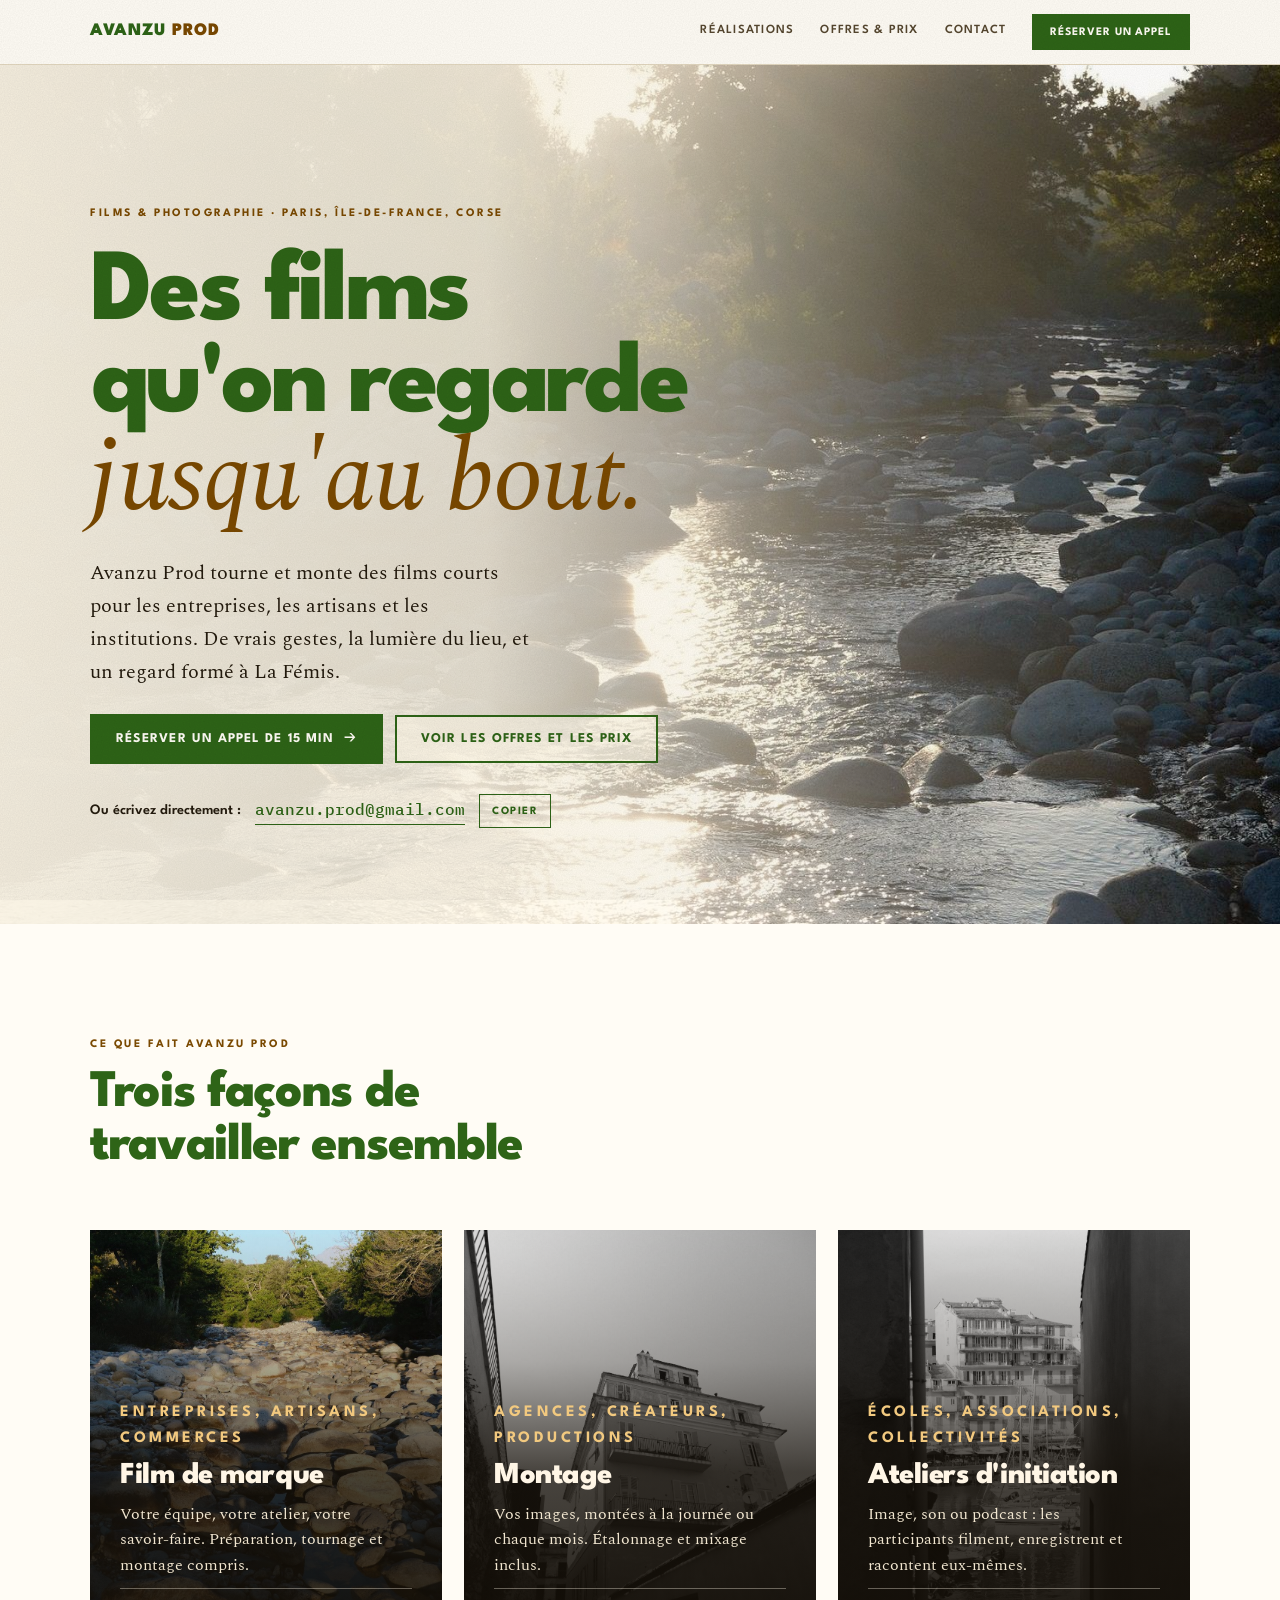
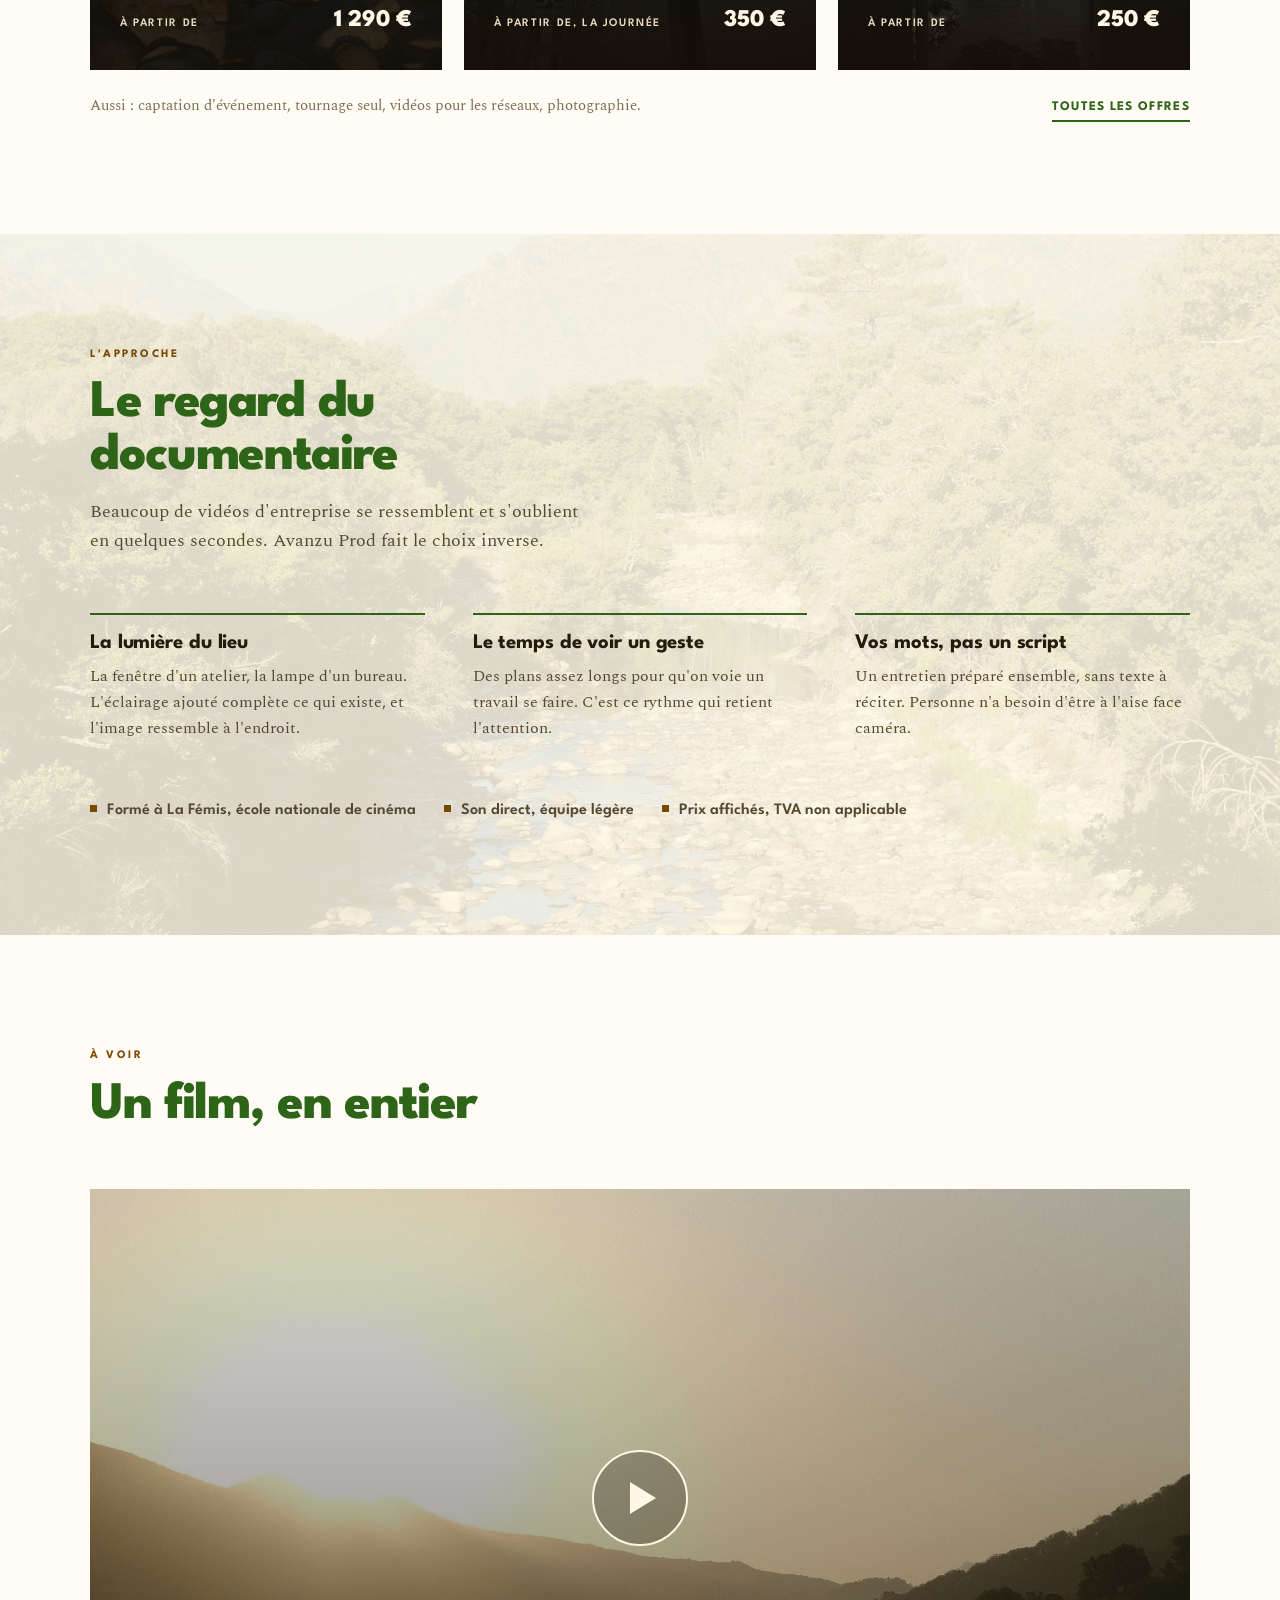
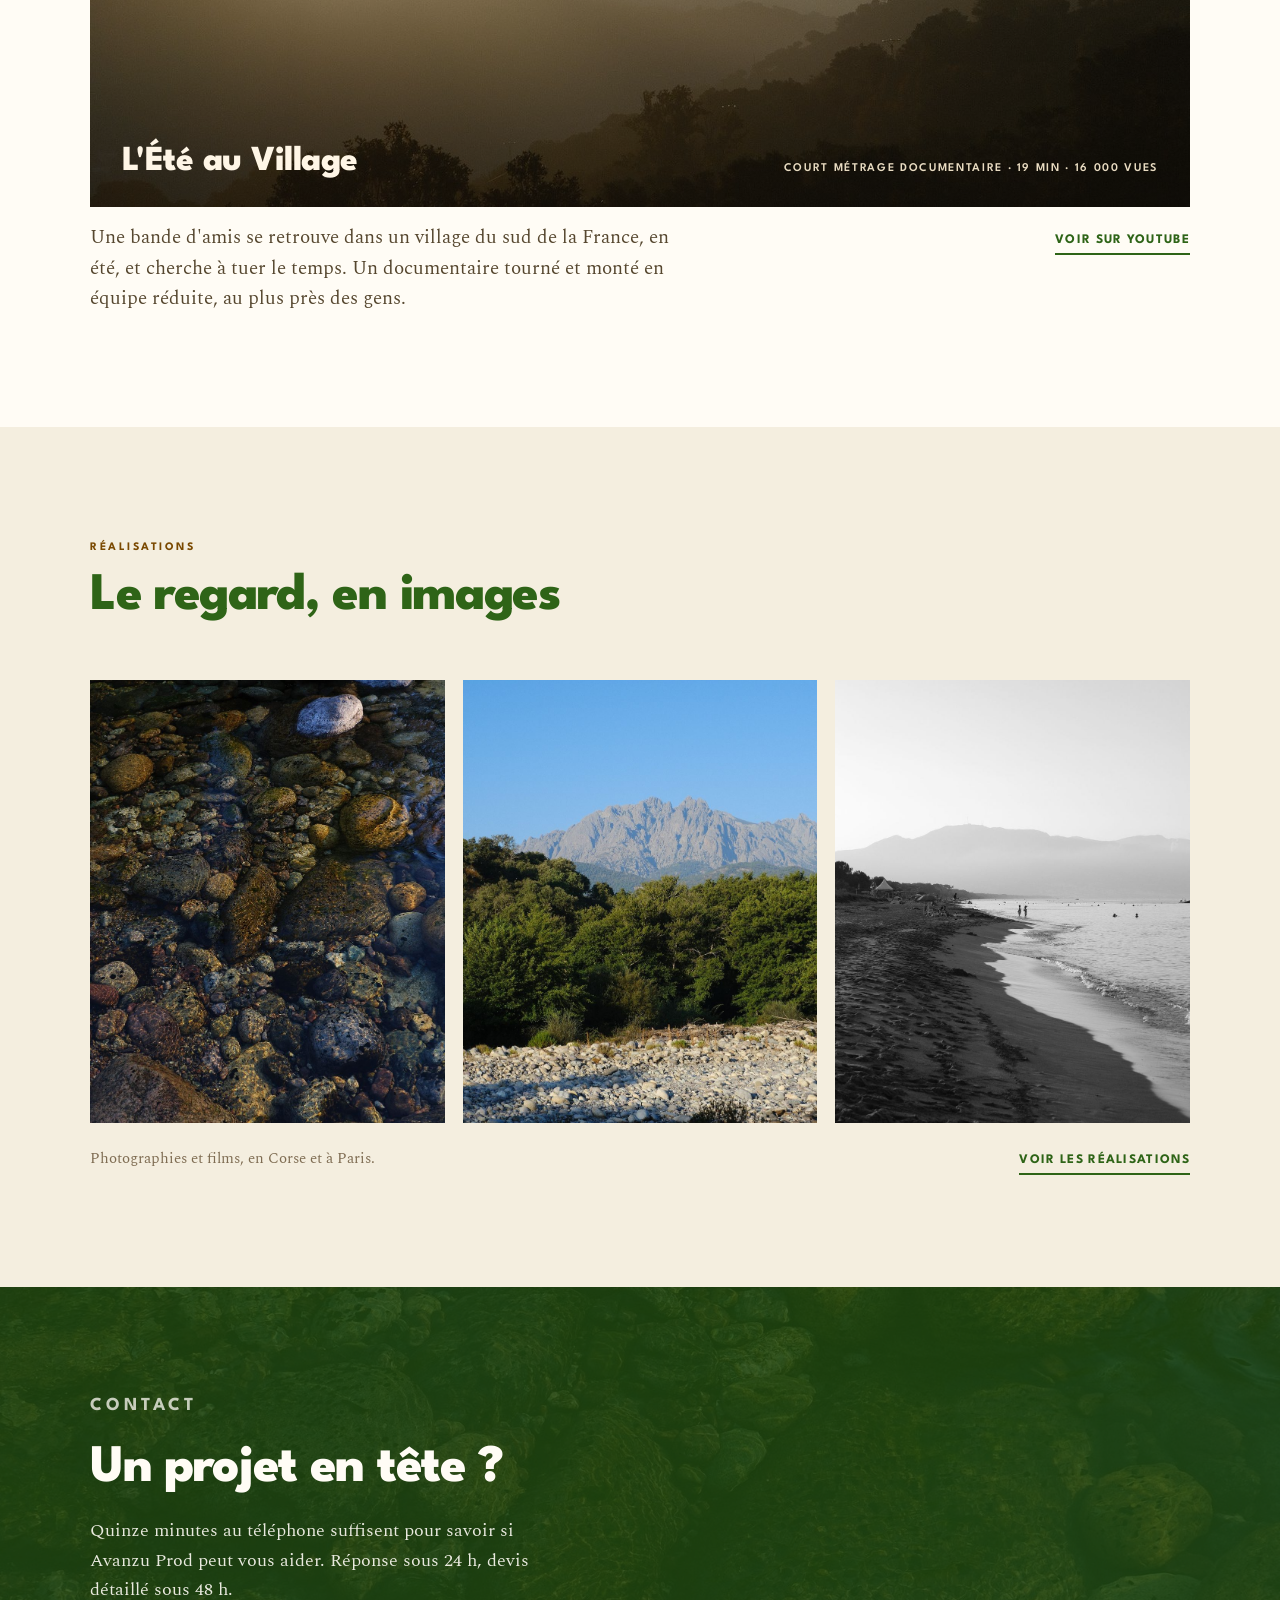
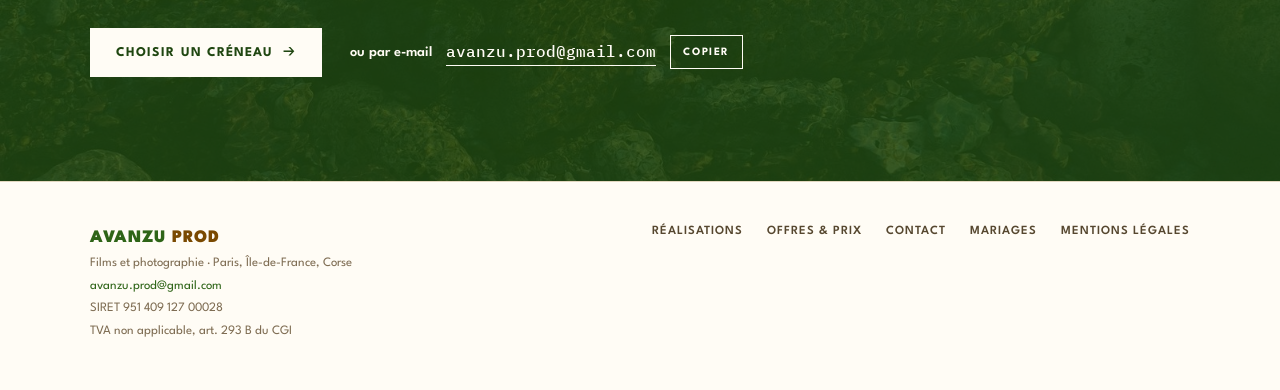
==== index.html @ fe816b9b "Mise en ligne du site Avanzu Prod Co-Authored-By: Claude Opus 5.5 <noreply@anthropic.com> Claude-Ses" ====
<!doctype html>
<html lang="fr">
<head>
<meta charset="utf-8">
<meta name="viewport" content="width=device-width,initial-scale=1,viewport-fit=cover">
<title>Avanzu Prod — Films et photographie · Paris, Île-de-France, Corse</title>
<meta name="description" content="Avanzu Prod tourne et monte des films courts pour les entreprises, les artisans et les institutions, à Paris, en Île-de-France et en Corse. Prix affichés, réponse sous 24 h.">
<link rel="canonical" href="https://avanzuprod.fr/">
<meta property="og:type" content="website">
<meta property="og:locale" content="fr_FR">
<meta property="og:site_name" content="Avanzu Prod">
<meta property="og:title" content="Avanzu Prod — Films et photographie · Paris, Île-de-France, Corse">
<meta property="og:description" content="Avanzu Prod tourne et monte des films courts pour les entreprises, les artisans et les institutions, à Paris, en Île-de-France et en Corse. Prix affichés, réponse sous 24 h.">
<meta property="og:url" content="https://avanzuprod.fr/">
<meta property="og:image" content="https://avanzuprod.fr/img/og-image.jpg">
<meta name="theme-color" content="#F9D9A6">
<link rel="icon" href="data:image/svg+xml,%3Csvg xmlns='http://www.w3.org/2000/svg' viewBox='0 0 64 64'%3E%3Crect width='64' height='64' fill='%23F9D9A6'/%3E%3Ctext x='32' y='47' font-family='Arial,sans-serif' font-weight='900' font-size='42' text-anchor='middle' fill='%232E6417'%3EA%3C/text%3E%3C/svg%3E">
<link rel="preconnect" href="https://fonts.googleapis.com">
<link rel="preconnect" href="https://fonts.gstatic.com" crossorigin>
<link rel="stylesheet" href="https://fonts.googleapis.com/css2?family=League+Spartan:wght@500;600;700;800;900&family=Spectral:ital,wght@0,400;0,500;1,400&family=IBM+Plex+Mono:wght@500&display=swap">
<link rel="stylesheet" href="style.css">
</head>
<body>
<header class="top">
  <div class="w">
    <a class="logo" href="index.html">AVANZU<span>&nbsp;PROD</span></a>
    <button class="menu-btn" id="menu-btn" type="button" aria-expanded="false" aria-controls="nav">Menu</button>
    <nav class="nav" id="nav" aria-label="Navigation principale">
      <a href="realisations.html">Réalisations</a><a href="offres.html">Offres & prix</a><a href="contact.html">Contact</a>
      <a class="btn" href="https://cal.com/avanzu-prod" target="_blank" rel="noopener">Réserver un appel</a>
    </nav>
  </div>
</header>

<main>
<div class="hero photo-bg">
  <img class="bg" src="img/fond-riviere.jpg" alt="Rivière de montagne à contre-jour, entre les rochers" fetchpriority="high" decoding="async" width="1600" height="1000">
  <div class="w">
    <p class="eyebrow">Films &amp; photographie · Paris, Île-de-France, Corse</p>
    <h1>Des films qu'on regarde <em>jusqu'au bout.</em></h1>
    <p class="sub">Avanzu Prod tourne et monte des films courts pour les entreprises, les artisans et les institutions. De vrais gestes, la lumière du lieu, et un regard formé à La Fémis.</p>
    <div class="acts">
      <a class="btn" href="https://cal.com/avanzu-prod" target="_blank" rel="noopener">Réserver un appel de 15 min <span class="ar">→</span></a>
      <a class="btn line" href="offres.html">Voir les offres et les prix</a>
    </div>
    <div class="mail"><span class="lab">Ou écrivez directement :</span><a class="addr" href="mailto:avanzu.prod@gmail.com">avanzu.prod@gmail.com</a><button class="copy" type="button">Copier</button></div>
  </div>
</div>

<section class="sec">
  <div class="w">
    <div class="head">
      <p class="eyebrow">Ce que fait Avanzu Prod</p>
      <h2>Trois façons de travailler ensemble</h2>
    </div>
    <div class="tiles">
      <a class="tile" href="offres.html#film">
        <img src="img/rush-0417-4.jpg" alt="Galets au soleil dans un lit de rivière" loading="lazy" decoding="async" width="933" height="1400">
        <p class="eyebrow">Entreprises, artisans, commerces</p>
        <h3>Film de marque</h3>
        <p>Votre équipe, votre atelier, votre savoir-faire. Préparation, tournage et montage compris.</p>
        <span class="from"><span>À partir de</span><b>1 290 €</b></span>
      </a>
      <a class="tile" href="offres.html#montage">
        <img src="img/rush-0522.jpg" alt="Façade ancienne en contre-plongée, noir et blanc" loading="lazy" decoding="async" width="933" height="1400">
        <p class="eyebrow">Agences, créateurs, productions</p>
        <h3>Montage</h3>
        <p>Vos images, montées à la journée ou chaque mois. Étalonnage et mixage inclus.</p>
        <span class="from"><span>À partir de, la journée</span><b>350 €</b></span>
      </a>
      <a class="tile" href="offres.html#ateliers">
        <img src="img/rush-0524-3.jpg" alt="Port vu depuis une ruelle, noir et blanc" loading="lazy" decoding="async" width="933" height="1400">
        <p class="eyebrow">Écoles, associations, collectivités</p>
        <h3>Ateliers d'initiation</h3>
        <p>Image, son ou podcast : les participants filment, enregistrent et racontent eux-mêmes.</p>
        <span class="from"><span>À partir de</span><b>250 €</b></span>
      </a>
    </div>
    <div class="row-end"><p class="fine">Aussi : captation d'événement, tournage seul, vidéos pour les réseaux, photographie.</p><a class="link" href="offres.html">Toutes les offres</a></div>
  </div>
</section>

<section class="sec veiled photo-bg">
  <img class="bg" src="img/fond-vallee.jpg" alt="" loading="lazy" decoding="async" width="1600" height="1000">
  <div class="w">
    <div class="head">
      <p class="eyebrow">L'approche</p>
      <h2>Le regard du documentaire</h2>
      <p class="lede">Beaucoup de vidéos d'entreprise se ressemblent et s'oublient en quelques secondes. Avanzu Prod fait le choix inverse.</p>
    </div>
    <div class="princ">
      <div><h3>La lumière du lieu</h3><p>La fenêtre d'un atelier, la lampe d'un bureau. L'éclairage ajouté complète ce qui existe, et l'image ressemble à l'endroit.</p></div>
      <div><h3>Le temps de voir un geste</h3><p>Des plans assez longs pour qu'on voie un travail se faire. C'est ce rythme qui retient l'attention.</p></div>
      <div><h3>Vos mots, pas un script</h3><p>Un entretien préparé ensemble, sans texte à réciter. Personne n'a besoin d'être à l'aise face caméra.</p></div>
    </div>
    <p class="fact"><span>Formé à La Fémis, école nationale de cinéma</span><span>Son direct, équipe légère</span><span>Prix affichés, TVA non applicable</span></p>
  </div>
</section>

<section class="sec">
  <div class="w">
    <div class="head">
      <p class="eyebrow">À voir</p>
      <h2>Un film, en entier</h2>
    </div>
    <a class="film" href="https://www.youtube.com/watch?v=5bgRZIS1aNk" target="_blank" rel="noopener" data-yt="5bgRZIS1aNk" aria-label="Regarder L'Été au Village sur YouTube">
      <img src="img/affiche-film.jpg" alt="" loading="lazy" decoding="async" width="1600" height="900">
      <span class="play" aria-hidden="true"></span>
      <span class="t"><b>L'Été au Village</b><span>Court métrage documentaire · 19 min · 16 000 vues</span></span>
    </a>
    <div class="film-note"><p>Une bande d'amis se retrouve dans un village du sud de la France, en été, et cherche à tuer le temps. Un documentaire tourné et monté en équipe réduite, au plus près des gens.</p><a class="link" href="https://www.youtube.com/watch?v=5bgRZIS1aNk" target="_blank" rel="noopener">Voir sur YouTube</a></div>
  </div>
</section>

<section class="sec sand">
  <div class="w">
    <div class="head">
      <p class="eyebrow">Réalisations</p>
      <h2>Le regard, en images</h2>
    </div>
    <div class="grid-img">
      <img src="img/rush-0407-3.jpg" alt="Galets dans l'eau claire d'une rivière" loading="lazy" decoding="async" width="933" height="1400">
      <img src="img/rush-0459.jpg" alt="Crête de montagne au-dessus de la forêt" loading="lazy" decoding="async" width="933" height="1400">
      <img src="img/rush-0047-3.jpg" alt="Plage en noir et blanc au pied des montagnes" loading="lazy" decoding="async" width="933" height="1400">
    </div>
    <div class="row-end"><p class="fine">Photographies et films, en Corse et à Paris.</p><a class="link" href="realisations.html">Voir les réalisations</a></div>
  </div>
</section>
<section class="call photo-bg">
  <img class="bg" src="img/fond-galets.jpg" alt="" loading="lazy" decoding="async" width="1600" height="1000">
  <div class="w">
    <p class="eyebrow">Contact</p>
    <h2>Un projet en tête ?</h2>
    <p>Quinze minutes au téléphone suffisent pour savoir si Avanzu Prod peut vous aider. Réponse sous 24 h, devis détaillé sous 48 h.</p>
    <div class="two-ways">
      <a class="btn" href="https://cal.com/avanzu-prod" target="_blank" rel="noopener">Choisir un créneau <span class="ar">→</span></a>
      <div class="mail"><span class="lab">ou par e-mail</span><a class="addr" href="mailto:avanzu.prod@gmail.com">avanzu.prod@gmail.com</a><button class="copy" type="button">Copier</button></div>
    </div>
  </div>
</section>
</main>
<footer>
  <div class="w">
    <div>
      <a class="logo" href="index.html">AVANZU<span>&nbsp;PROD</span></a>
      <p>Films et photographie · Paris, Île-de-France, Corse<br><a href="mailto:avanzu.prod@gmail.com">avanzu.prod@gmail.com</a><br>SIRET 951 409 127 00028<br>TVA non applicable, art. 293 B du CGI</p>
    </div>
    <nav aria-label="Liens secondaires">
      <a href="realisations.html">Réalisations</a>
      <a href="offres.html">Offres &amp; prix</a>
      <a href="contact.html">Contact</a>
      <a href="mariages.html">Mariages</a>
      <a href="mentions-legales.html">Mentions légales</a>
    </nav>
  </div>
</footer>
<div class="stick"><a class="btn" href="https://cal.com/avanzu-prod" target="_blank" rel="noopener">Réserver un appel de 15 min</a></div>
<script>window.AVZ_EMBED=true;</script>
<script>
(function(){
  var b=document.getElementById('menu-btn'),n=document.getElementById('nav');
  if(b&&n){b.addEventListener('click',function(){var o=n.classList.toggle('open');b.setAttribute('aria-expanded',o?'true':'false');b.textContent=o?'Fermer':'Menu';});}
  if(window.AVZ_EMBED){document.querySelectorAll('[data-yt]').forEach(function(a){a.addEventListener('click',function(e){e.preventDefault();var f=document.createElement('iframe');f.className='film-frame';f.src='https://www.youtube-nocookie.com/embed/'+a.getAttribute('data-yt')+'?autoplay=1&rel=0';f.title="L'Été au Village";f.allow='autoplay; encrypted-media; picture-in-picture; fullscreen';f.allowFullscreen=true;a.replaceWith(f);});});}
  document.querySelectorAll('.copy').forEach(function(c){c.addEventListener('click',function(){
    var el=c.parentNode.querySelector('.addr'),t=el.textContent;
    function sel(){var r=document.createRange();r.selectNodeContents(el);var s=getSelection();s.removeAllRanges();s.addRange(r);}
    try{navigator.clipboard.writeText(t).then(function(){c.textContent='Copié';setTimeout(function(){c.textContent='Copier';},1800);},sel);}catch(e){sel();}
  });});
})();
</script>
</body>
</html>
---- style.css ----
/* Avanzu Prod — terre et matière */
:root{
  color-scheme:light;
  --paper:#FFFCF5;
  --cream:#F9D9A6;
  --sand:#F4EEDF;
  --sage:#EAF1EC;
  --green:#2E6417;
  --green-deep:#1F4610;
  --brown:#7A4900;
  --ink:#241B0E;
  --ink-2:#56472F;
  --ink-3:#7E6C52;
  --rule:#E2D7BF;
  --on-green:#FFFCF5;
  --band:#241B0E;
  --band-ink:#F2E3C4;
  --grain:.07;
  --veil:255,248,232;
  --veil-ink:#241B0E;
  --f-display:"League Spartan","Helvetica Neue",Arial,sans-serif;
  --f-body:"Spectral",Georgia,"Times New Roman",serif;
  --f-mono:"IBM Plex Mono",ui-monospace,Menlo,monospace;
  --gut:clamp(16px,4vw,40px);
  --max:1180px;
}
@media (prefers-color-scheme:dark){
  :root:not([data-theme="light"]){
    color-scheme:dark;
    --paper:#16120B;--cream:#2A2113;--sand:#1F1910;--sage:#161D14;
    --green:#9BC97A;--green-deep:#B8DC9F;--brown:#D9A864;
    --ink:#F2E9D8;--ink-2:#CDBFA6;--ink-3:#9C8D73;--rule:#352C1E;
    --on-green:#16120B;--band:#0E0B07;--band-ink:#E6D3AE;--grain:.05;--veil:22,18,11;--veil-ink:#F2E9D8;
  }
}
:root[data-theme="dark"]{
  color-scheme:dark;
  --paper:#16120B;--cream:#2A2113;--sand:#1F1910;--sage:#161D14;
  --green:#9BC97A;--green-deep:#B8DC9F;--brown:#D9A864;
  --ink:#F2E9D8;--ink-2:#CDBFA6;--ink-3:#9C8D73;--rule:#352C1E;
  --on-green:#16120B;--band:#0E0B07;--band-ink:#E6D3AE;--grain:.05;--veil:22,18,11;--veil-ink:#F2E9D8;
}

*{box-sizing:border-box}
html{scroll-behavior:smooth}
@media (prefers-reduced-motion:reduce){html{scroll-behavior:auto}}
body{margin:0;background:var(--paper);color:var(--ink);font-family:var(--f-body);font-size:19px;line-height:1.6;-webkit-font-smoothing:antialiased;overflow-x:hidden}
/* grain de pellicule */
body::after{content:"";position:fixed;inset:0;pointer-events:none;z-index:100;opacity:var(--grain);
  background-image:url("data:image/svg+xml,%3Csvg xmlns='http://www.w3.org/2000/svg' width='160' height='160'%3E%3Cfilter id='n'%3E%3CfeTurbulence type='fractalNoise' baseFrequency='.85' numOctaves='2' stitchTiles='stitch'/%3E%3CfeColorMatrix values='0 0 0 0 0 0 0 0 0 0 0 0 0 0 0 0 0 0 .9 0'/%3E%3C/filter%3E%3Crect width='160' height='160' filter='url(%23n)'/%3E%3C/svg%3E")}
img{max-width:100%;height:auto;display:block}
a{color:var(--green);text-underline-offset:3px}
p{margin:0}
h1,h2,h3{font-family:var(--f-display);margin:0;text-wrap:balance;line-height:1}
:focus-visible{outline:2px solid var(--brown);outline-offset:3px}
.w{max-width:var(--max);margin:0 auto;padding-inline:var(--gut)}

.eyebrow{font-family:var(--f-display);font-size:.72rem;font-weight:700;letter-spacing:.22em;text-transform:uppercase;color:var(--brown)}
.rush{font-family:var(--f-mono);font-size:.7rem;letter-spacing:.06em;color:var(--ink-3);text-transform:uppercase}
.lede{font-size:1.15rem;color:var(--ink-2);max-width:56ch}

/* boutons */
.btn{display:inline-flex;align-items:center;gap:10px;font-family:var(--f-display);font-weight:700;font-size:.84rem;letter-spacing:.08em;text-transform:uppercase;text-decoration:none;padding:16px 24px 14px;border:2px solid var(--green);background:var(--green);color:var(--on-green);line-height:1;transition:background .15s,border-color .15s}
.btn:hover{background:var(--green-deep);border-color:var(--green-deep)}
.btn.line{background:transparent;color:var(--green)}
.btn.line:hover{background:var(--sage)}
.btn .ar{font-family:var(--f-body);font-size:1.15rem;text-transform:none;margin-top:-3px}
.link{font-family:var(--f-display);font-weight:700;font-size:.82rem;letter-spacing:.1em;text-transform:uppercase;text-decoration:none;border-bottom:2px solid currentColor;padding-bottom:2px}

/* en-tête */
.top{position:sticky;top:env(safe-area-inset-top,0px);z-index:50;background:var(--paper);border-bottom:1px solid var(--rule)}
.top .w{display:flex;align-items:center;justify-content:space-between;gap:20px;padding-block:14px}
.logo{font-family:var(--f-display);font-weight:900;font-size:1.1rem;letter-spacing:.05em;color:var(--green);text-decoration:none;white-space:nowrap;line-height:1}
.logo span{color:var(--brown)}
.nav{display:flex;align-items:center;gap:26px;font-family:var(--f-display);font-weight:600;font-size:.78rem;letter-spacing:.1em;text-transform:uppercase}
.nav a{color:var(--ink-2);text-decoration:none;padding-block:4px;border-bottom:2px solid transparent}
.nav a:hover{color:var(--green)}
.nav a[aria-current="page"]{color:var(--green);border-bottom-color:var(--green)}
.nav .btn{padding:11px 16px 9px;font-size:.72rem;color:var(--on-green);border-bottom:2px solid var(--green)}
.menu-btn{display:none;font:inherit;font-family:var(--f-display);font-weight:700;font-size:.78rem;letter-spacing:.12em;text-transform:uppercase;background:none;border:1px solid var(--rule);color:var(--ink);padding:9px 12px 7px;cursor:pointer}
@media (max-width:780px){
  .menu-btn{display:block}
  .nav{display:none;position:absolute;left:0;right:0;top:100%;background:var(--paper);border-bottom:1px solid var(--rule);flex-direction:column;align-items:stretch;gap:0;padding:8px var(--gut) 18px}
  .nav.open{display:flex}
  .nav a{padding:14px 0;border-bottom:1px solid var(--rule)}
  .nav a[aria-current="page"]{border-bottom-color:var(--rule)}
  .nav .btn{margin-top:14px;justify-content:center;padding:15px}
}

/* sections */
.sec{padding-block:clamp(64px,9vw,112px)}
.sec.sand{background:var(--sand)}
.sec .head{display:grid;gap:14px;margin-bottom:clamp(32px,5vw,56px)}
h2{font-weight:800;font-size:clamp(2rem,5vw,3.3rem);letter-spacing:-.025em;color:var(--green);max-width:18ch}
h3{font-weight:700;font-size:1.3rem;letter-spacing:-.005em;color:var(--ink)}

/* offres : lignes, pas des boîtes */
.offer-rows{border-top:2px solid var(--ink)}
.orow{display:grid;grid-template-columns:minmax(0,1.1fr) minmax(0,1.6fr) auto;gap:18px 40px;align-items:baseline;padding-block:28px;border-bottom:1px solid var(--rule);color:inherit;text-decoration:none}
a.orow:hover h3{color:var(--green)}
.orow .who{display:grid;gap:8px}
.orow > p{color:var(--ink-2);font-size:1.02rem;max-width:52ch}
.price{font-family:var(--f-display);display:grid;gap:4px;justify-items:end;text-align:right;white-space:nowrap}
.price small{font-size:.68rem;font-weight:600;letter-spacing:.16em;text-transform:uppercase;color:var(--ink-3)}
.price b{font-size:2rem;font-weight:800;letter-spacing:-.02em;color:var(--green);font-variant-numeric:tabular-nums;line-height:1}
.price i{font-style:normal;font-size:.8rem;font-weight:600;color:var(--ink-3)}
@media (max-width:760px){.orow{grid-template-columns:1fr}.price{justify-items:start;text-align:left}}

/* principes */
.princ{display:grid;grid-template-columns:repeat(auto-fit,minmax(min(100%,280px),1fr));gap:36px 48px}
.princ div{display:grid;gap:10px;align-content:start;padding-top:18px;border-top:2px solid var(--green)}
.princ p{color:var(--ink-2);font-size:1.02rem}
.fact{margin-top:clamp(36px,5vw,56px);font-family:var(--f-display);font-weight:600;font-size:1rem;color:var(--ink-2);display:flex;flex-wrap:wrap;gap:8px 28px}
.fact span::before{content:"";display:inline-block;width:7px;height:7px;background:var(--brown);margin-right:10px;vertical-align:2px}

/* aperçu réalisations */
.peek{display:grid;grid-template-columns:repeat(4,1fr);gap:clamp(8px,1.4vw,16px)}
.peek img{width:100%;aspect-ratio:3/4;object-fit:cover}
@media (max-width:640px){.peek{grid-template-columns:1fr 1fr}}
.row-end{display:flex;justify-content:space-between;align-items:baseline;gap:16px;flex-wrap:wrap;margin-top:24px}

/* appel final */
.call{background:var(--green);color:var(--on-green)}
.call .w{display:grid;gap:22px;padding-block:clamp(64px,9vw,104px)}
.call h2{color:var(--on-green);max-width:16ch}
.call p{font-size:1.15rem;opacity:.9;max-width:50ch}
.call .btn{background:var(--on-green);color:var(--green);border-color:var(--on-green)}
.call .btn:hover{opacity:.9;background:var(--on-green)}
.call .eyebrow{color:var(--on-green);opacity:.75}

/* pages intérieures */
.page-head{background:var(--cream);padding-block:clamp(48px,8vw,88px) clamp(36px,5vw,56px)}
.page-head .w{display:grid;gap:18px}
.page-head h1{font-weight:800;font-size:clamp(2.6rem,7vw,4.8rem);letter-spacing:-.03em;line-height:.95;color:var(--green);max-width:14ch}

/* galerie */
.gallery{columns:3 280px;column-gap:clamp(10px,1.6vw,20px)}
.gallery figure{margin:0 0 clamp(10px,1.6vw,20px);break-inside:avoid;display:grid;gap:8px}
.gallery img{width:100%;height:auto}
.gallery .crop img{aspect-ratio:1/1;object-fit:cover}
.reel{display:grid;place-items:center;text-align:center;aspect-ratio:16/9;max-width:100%;background:var(--band);color:var(--band-ink);margin-bottom:clamp(28px,4vw,44px);padding:24px;gap:10px;align-content:center}
.reel b{font-family:var(--f-display);font-size:1.1rem;letter-spacing:.04em}
.reel .rush{color:var(--band-ink);opacity:.75}

/* offres détaillées */
.feature{display:grid;grid-template-columns:minmax(0,5fr) minmax(0,6fr);gap:clamp(28px,5vw,64px);align-items:start;padding-block:clamp(40px,6vw,64px);border-bottom:1px solid var(--rule)}
.feature:first-child{padding-top:0}
.feature img{width:100%;aspect-ratio:4/5;object-fit:cover}
.feature .txt{display:grid;gap:18px;align-content:start}
.feature .price{justify-items:start;text-align:left}
.feature ul{list-style:none;margin:0;padding:0;display:grid;gap:9px;color:var(--ink-2);font-size:1.02rem}
.feature li{padding-left:1.5em;position:relative;line-height:1.45}
.feature li::before{content:"";position:absolute;left:0;top:.55em;width:10px;height:2px;background:var(--brown)}
.feature .for{font-family:var(--f-display);font-size:.9rem;font-weight:600;color:var(--ink-3)}
@media (max-width:760px){.feature{grid-template-columns:1fr}.feature img{aspect-ratio:3/2}}
.feature:nth-child(even) .pic{order:2}
@media (max-width:760px){.feature:nth-child(even) .pic{order:0}}

.others{display:grid;gap:0;border-top:2px solid var(--ink);max-width:860px}
.others div{display:flex;justify-content:space-between;align-items:baseline;gap:20px;padding-block:16px;border-bottom:1px solid var(--rule);font-family:var(--f-display)}
.others dt{font-weight:600;font-size:1.02rem}
.others dt small{display:block;font-weight:500;font-size:.8rem;color:var(--ink-3);margin-top:3px}
.others dd{margin:0;font-weight:800;color:var(--green);font-variant-numeric:tabular-nums;white-space:nowrap;font-size:1.05rem}
.others dd small{font-weight:600;color:var(--ink-3);font-size:.75rem;margin-right:6px}
.fine{font-size:.95rem;color:var(--ink-3);max-width:70ch}

.steps{list-style:none;margin:0;padding:0;display:grid;grid-template-columns:repeat(auto-fit,minmax(min(100%,200px),1fr));border-top:1px solid var(--rule)}
.steps li{padding:22px 22px 26px 0;display:grid;gap:10px;align-content:start;border-bottom:1px solid var(--rule)}
.steps .n{display:flex;align-items:baseline;gap:12px}
.steps .n b{font-family:var(--f-display);font-size:1.7rem;font-weight:800;color:var(--green);line-height:1}
.steps .n span{font-family:var(--f-display);font-weight:700;font-size:.7rem;letter-spacing:.14em;text-transform:uppercase;color:var(--ink-3)}
.steps p{font-size:.98rem;color:var(--ink-2)}

.faq{display:grid;border-top:1px solid var(--rule);max-width:840px}
.faq details{border-bottom:1px solid var(--rule)}
.faq summary{cursor:pointer;list-style:none;padding:20px 44px 20px 0;position:relative;font-family:var(--f-display);font-weight:700;font-size:1.1rem}
.faq summary::-webkit-details-marker{display:none}
.faq summary::after{content:"+";position:absolute;right:6px;top:14px;font-size:1.7rem;font-weight:500;color:var(--green)}
.faq details[open] summary::after{content:"–"}
.faq details p{padding:0 0 22px;color:var(--ink-2);font-size:1.02rem}

/* contact */
.contact-grid{display:grid;grid-template-columns:minmax(0,7fr) minmax(0,5fr);gap:clamp(32px,6vw,80px);align-items:start}
@media (max-width:820px){.contact-grid{grid-template-columns:1fr}}
.ways{display:grid;gap:0;border-top:2px solid var(--ink)}
.way{display:grid;gap:12px;padding-block:28px;border-bottom:1px solid var(--rule)}
.way p{color:var(--ink-2)}
.mail{display:flex;flex-wrap:wrap;align-items:center;gap:10px 14px}
.mail code{font-family:var(--f-mono);font-size:1rem;user-select:all;color:var(--ink)}
.copy{font:inherit;font-family:var(--f-display);font-size:.7rem;letter-spacing:.14em;text-transform:uppercase;font-weight:700;background:transparent;color:var(--green);border:1.5px solid currentColor;padding:8px 12px 6px;cursor:pointer}
.contact-grid img{width:100%;aspect-ratio:4/5;object-fit:cover}
.infos{margin:0;font-family:var(--f-display);font-size:.95rem;display:grid}
.infos div{display:flex;justify-content:space-between;gap:16px;padding-block:12px;border-bottom:1px solid var(--rule)}
.infos dt{color:var(--ink-3);font-size:.72rem;letter-spacing:.14em;text-transform:uppercase;padding-top:3px}
.infos dd{margin:0;font-weight:600;text-align:right}

/* mentions */
.legal{display:grid;gap:18px;max-width:820px}
.legal h2{font-size:1.4rem;color:var(--ink);margin-top:18px}
.legal p{color:var(--ink-2)}
.legal dl{margin:0;font-family:var(--f-display);font-size:.98rem;border-top:1px solid var(--rule)}
.legal dl div{display:grid;grid-template-columns:minmax(0,220px) 1fr;gap:4px 20px;padding-block:11px;border-bottom:1px solid var(--rule)}
.legal dt{color:var(--ink-3);font-size:.72rem;letter-spacing:.14em;text-transform:uppercase;padding-top:3px}
.legal dd{margin:0;font-weight:600}
@media (max-width:560px){.legal dl div{grid-template-columns:1fr}}

/* pied de page */
footer{background:var(--paper);border-top:1px solid var(--rule);padding-block:40px 48px}
footer .w{display:flex;flex-wrap:wrap;justify-content:space-between;gap:28px 56px}
footer p{font-family:var(--f-display);font-size:.8rem;line-height:1.75;color:var(--ink-3)}
footer nav{display:flex;flex-wrap:wrap;gap:10px 24px;font-family:var(--f-display);font-size:.78rem;font-weight:600;letter-spacing:.08em;text-transform:uppercase}
footer nav a{color:var(--ink-2);text-decoration:none}
footer nav a:hover{color:var(--green)}

/* bouton collant mobile */
.stick{display:none}
@media (max-width:700px){
  .stick{display:flex;position:fixed;left:0;right:0;bottom:0;z-index:40;padding:10px 16px calc(10px + env(safe-area-inset-bottom,0px));background:var(--paper);border-top:1px solid var(--rule)}
  .stick .btn{flex:1;justify-content:center}
  body{padding-bottom:78px}
}

/* ---- fonds photo ---- */
.photo-bg{position:relative;isolation:isolate;background:var(--paper)}
.photo-bg>.bg{position:absolute;inset:0;z-index:-2;width:100%;height:100%;object-fit:cover}
.photo-bg::before{content:"";position:absolute;inset:0;z-index:-1}

/* ouverture de l'accueil */
.hero{min-height:min(88vh,860px);display:flex;align-items:flex-end;color:var(--veil-ink)}
.hero::before{background:linear-gradient(90deg,rgba(var(--veil),.95) 0%,rgba(var(--veil),.86) 38%,rgba(var(--veil),.25) 72%,rgba(var(--veil),0) 100%)}
.hero .w{width:100%;display:grid;gap:26px;padding-block:clamp(72px,12vw,140px) clamp(48px,8vw,96px)}
.hero h1{font-weight:800;font-size:clamp(2.9rem,8.6vw,6.4rem);letter-spacing:-.035em;line-height:.9;color:var(--green);max-width:11ch}
.hero h1 em{font-family:var(--f-body);font-style:italic;font-weight:400;letter-spacing:-.02em;color:var(--brown)}
.hero .sub{font-size:clamp(1.08rem,2vw,1.28rem);max-width:44ch}
.hero .acts{display:flex;flex-wrap:wrap;gap:12px;align-items:center}
.hero .btn.line{background:rgba(var(--veil),.6)}
@media (max-width:760px){
  .hero{min-height:0}
  .hero::before{background:linear-gradient(180deg,rgba(var(--veil),.93) 0%,rgba(var(--veil),.86) 60%,rgba(var(--veil),.55) 100%)}
}

/* en-têtes de pages intérieures sur photo */
.page-head.photo-bg{background:var(--paper)}
.page-head.photo-bg::before{background:linear-gradient(90deg,rgba(var(--veil),.95) 0%,rgba(var(--veil),.85) 45%,rgba(var(--veil),.35) 100%)}
.page-head.photo-bg{padding-block:clamp(72px,11vw,128px) clamp(48px,7vw,80px)}

/* section sur photo voilée */
.sec.veiled::before{background:rgba(var(--veil),.86)}

/* tuiles d'offres : image + texte */
.tiles{display:grid;grid-template-columns:repeat(3,minmax(0,1fr));gap:clamp(12px,1.8vw,22px)}
@media (max-width:860px){.tiles{grid-template-columns:1fr}}
.tile{position:relative;isolation:isolate;display:flex;flex-direction:column;justify-content:flex-end;gap:10px;aspect-ratio:4/5;max-width:100%;padding:clamp(20px,2.4vw,30px);color:#FFF6E6;text-decoration:none;overflow:hidden;background:#241B0E}
@media (max-width:860px){.tile{aspect-ratio:5/4}}
.tile img{position:absolute;inset:0;z-index:-2;width:100%;height:100%;object-fit:cover;transition:transform .6s ease}
.tile::before{content:"";position:absolute;inset:0;z-index:-1;background:linear-gradient(180deg,rgba(20,15,8,.05) 0%,rgba(20,15,8,.35) 30%,rgba(20,15,8,.78) 55%,rgba(20,15,8,.92) 100%)}
.tile:hover img{transform:scale(1.04)}
@media (prefers-reduced-motion:reduce){.tile img{transition:none}.tile:hover img{transform:none}}
.tile .eyebrow{color:#F2C97F}
.tile h3{color:#FFF6E6;font-size:clamp(1.5rem,2.4vw,1.9rem);font-weight:800;letter-spacing:-.015em}
.tile p{font-size:1rem;color:#F1E6D0;max-width:34ch}
.tile .from{display:flex;justify-content:space-between;align-items:baseline;gap:12px;padding-top:12px;border-top:1px solid rgba(255,246,230,.35);font-family:var(--f-display);font-size:.72rem;font-weight:600;letter-spacing:.14em;text-transform:uppercase;color:#E9DCC2}
.tile .from b{font-size:1.5rem;font-weight:800;letter-spacing:-.01em;text-transform:none;color:#FFF6E6;font-variant-numeric:tabular-nums}

/* le film */
.film{position:relative;isolation:isolate;display:grid;place-items:center;aspect-ratio:16/9;max-width:100%;overflow:hidden;background:#241B0E;color:#FFF6E6;text-decoration:none}
.film img{position:absolute;inset:0;z-index:-2;width:100%;height:100%;object-fit:cover;transition:transform .8s ease}
.film::before{content:"";position:absolute;inset:0;z-index:-1;background:linear-gradient(180deg,rgba(20,15,8,.15),rgba(20,15,8,.55))}
.film:hover img{transform:scale(1.03)}
@media (prefers-reduced-motion:reduce){.film img{transition:none}.film:hover img{transform:none}}
.film .play{width:clamp(64px,8vw,96px);aspect-ratio:1;border-radius:50%;border:2px solid #FFF6E6;display:grid;place-items:center;background:rgba(20,15,8,.25)}
.film .play::after{content:"";margin-left:6px;border-left:clamp(18px,2.2vw,26px) solid #FFF6E6;border-top:clamp(11px,1.4vw,16px) solid transparent;border-bottom:clamp(11px,1.4vw,16px) solid transparent}
.film .t{position:absolute;left:clamp(16px,3vw,32px);right:clamp(16px,3vw,32px);bottom:clamp(14px,2.6vw,28px);display:flex;justify-content:space-between;align-items:flex-end;gap:12px;flex-wrap:wrap}
.film .t b{font-family:var(--f-display);font-weight:800;font-size:clamp(1.3rem,3vw,2.2rem);letter-spacing:-.015em;line-height:1}
.film .t span{font-family:var(--f-display);font-size:.74rem;font-weight:600;letter-spacing:.14em;text-transform:uppercase;color:#E9DCC2}
.film-frame{aspect-ratio:16/9;width:100%;max-width:100%;border:0;display:block;background:#000}
.film-note{display:flex;justify-content:space-between;gap:16px;flex-wrap:wrap;margin-top:16px;align-items:baseline}
.film-note p{color:var(--ink-2);max-width:60ch}

/* grille d'images régulière */
.grid-img{display:grid;grid-template-columns:repeat(3,minmax(0,1fr));gap:clamp(10px,1.6vw,18px)}
.grid-img img{width:100%;aspect-ratio:4/5;object-fit:cover}
@media (max-width:760px){.grid-img{grid-template-columns:1fr 1fr}}

/* appel final sur photo */
.call.photo-bg{background:#1F4610;color:#FFFCF5}
.call.photo-bg::before{background:rgba(31,70,16,.86)}
.call.photo-bg h2,.call.photo-bg p,.call.photo-bg .eyebrow{color:#FFFCF5}
.call.photo-bg .btn{background:#FFFCF5;color:#1F4610;border-color:#FFFCF5}

/* e-mail mis en avant */
.mail{display:flex;flex-wrap:wrap;align-items:center;gap:8px 14px;font-family:var(--f-display);font-weight:600}
.mail .lab{font-size:.9rem;color:var(--ink-2)}
.mail .addr{font-family:var(--f-mono);font-size:1rem;font-weight:500;color:var(--green);text-decoration:none;border-bottom:1.5px solid currentColor;padding-bottom:1px;user-select:all}
.hero .mail{padding-top:4px}
.hero .mail .lab{color:var(--veil-ink)}
.two-ways{display:flex;flex-wrap:wrap;align-items:center;gap:16px 28px}
.call .mail .lab,.call .mail .addr{color:#FFFCF5}
.call .copy{color:#FFFCF5;border-color:#FFFCF5}
.soon .w{display:grid;gap:18px}
.soon h2{max-width:20ch}
footer p a{color:var(--green);text-decoration:none}
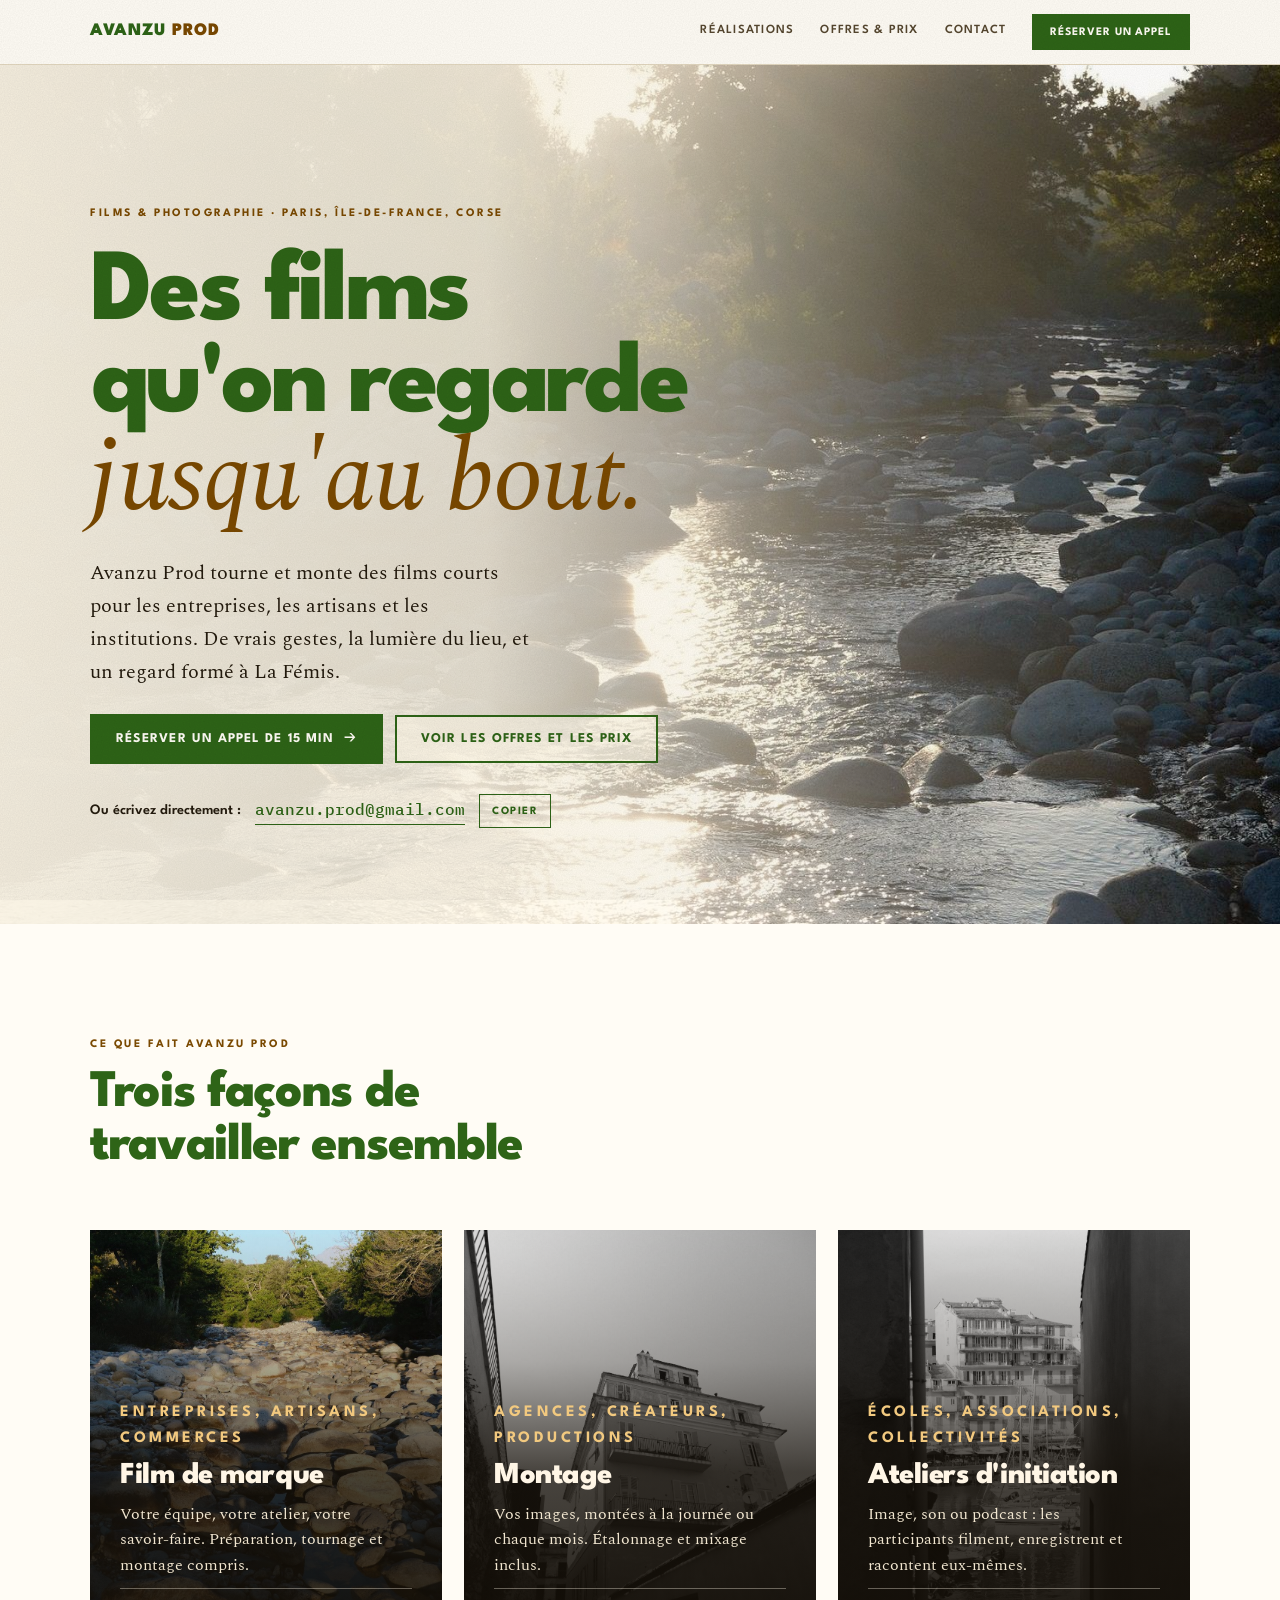
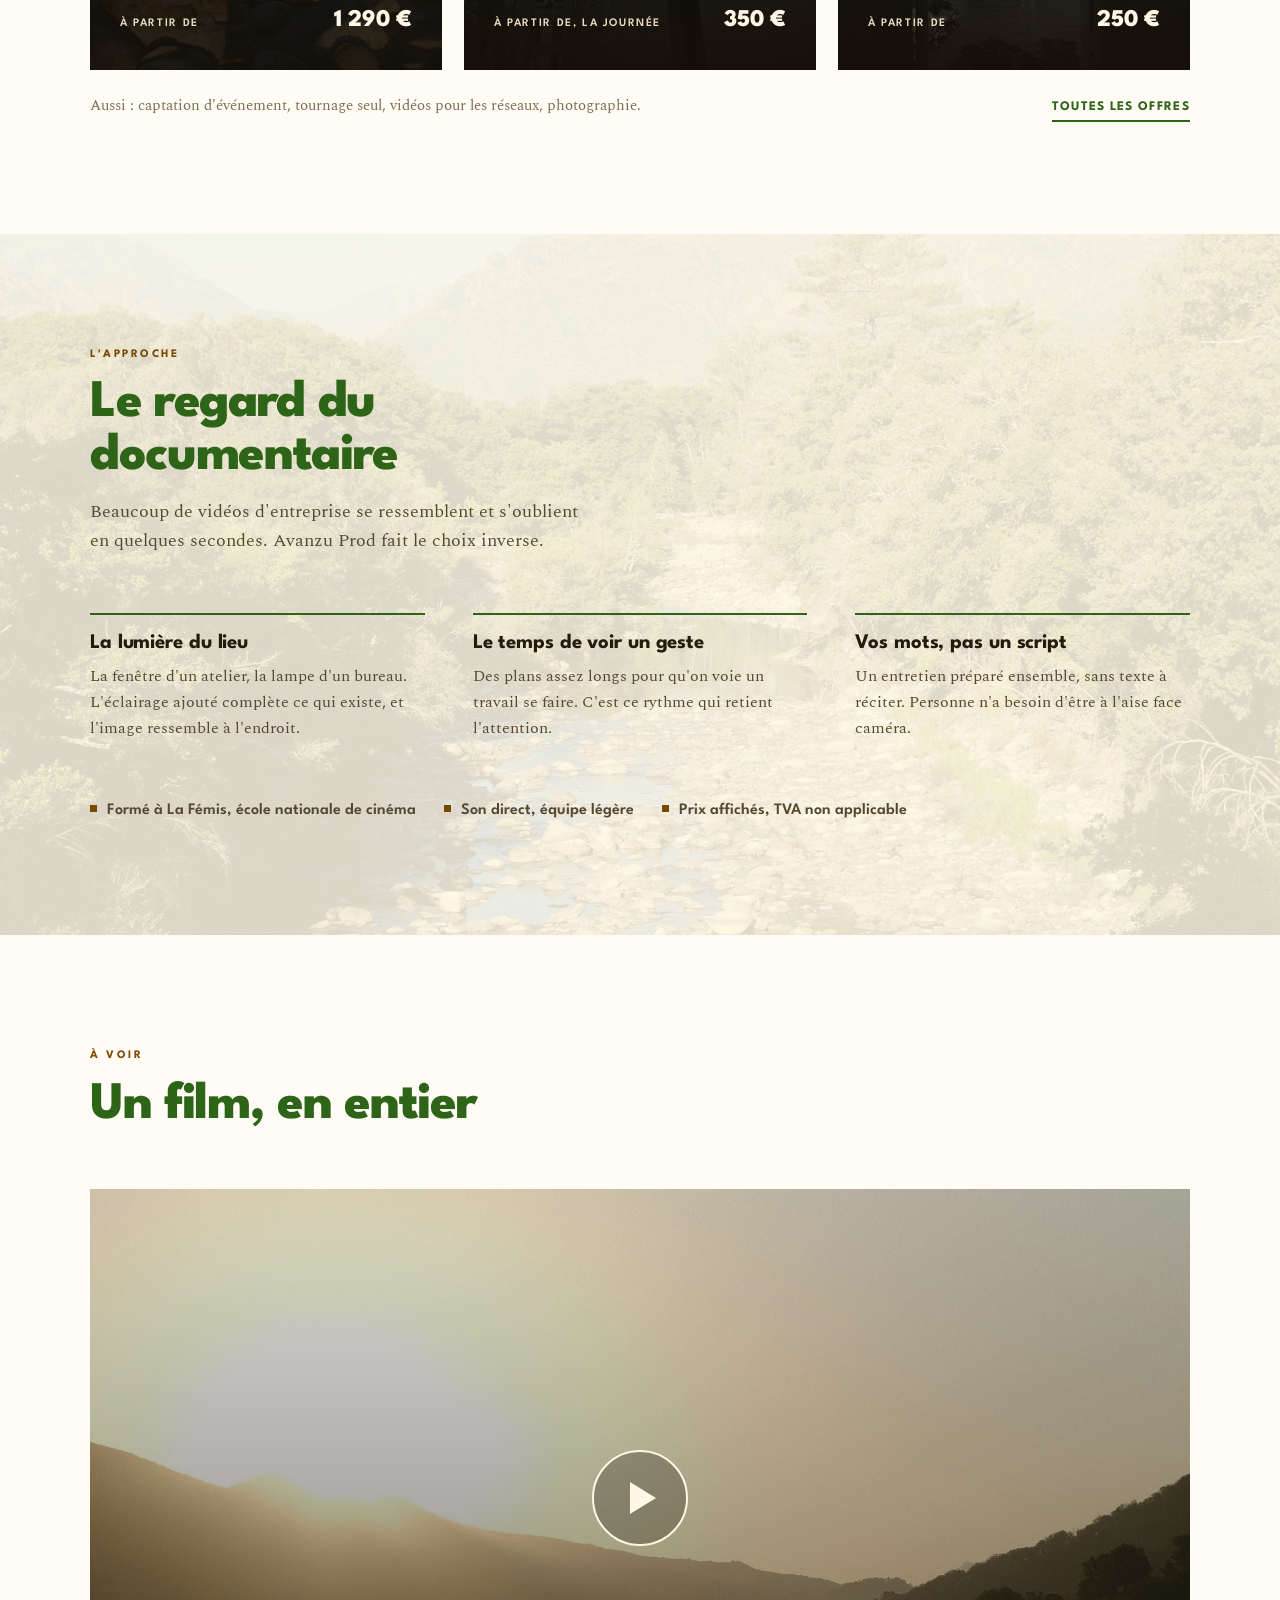
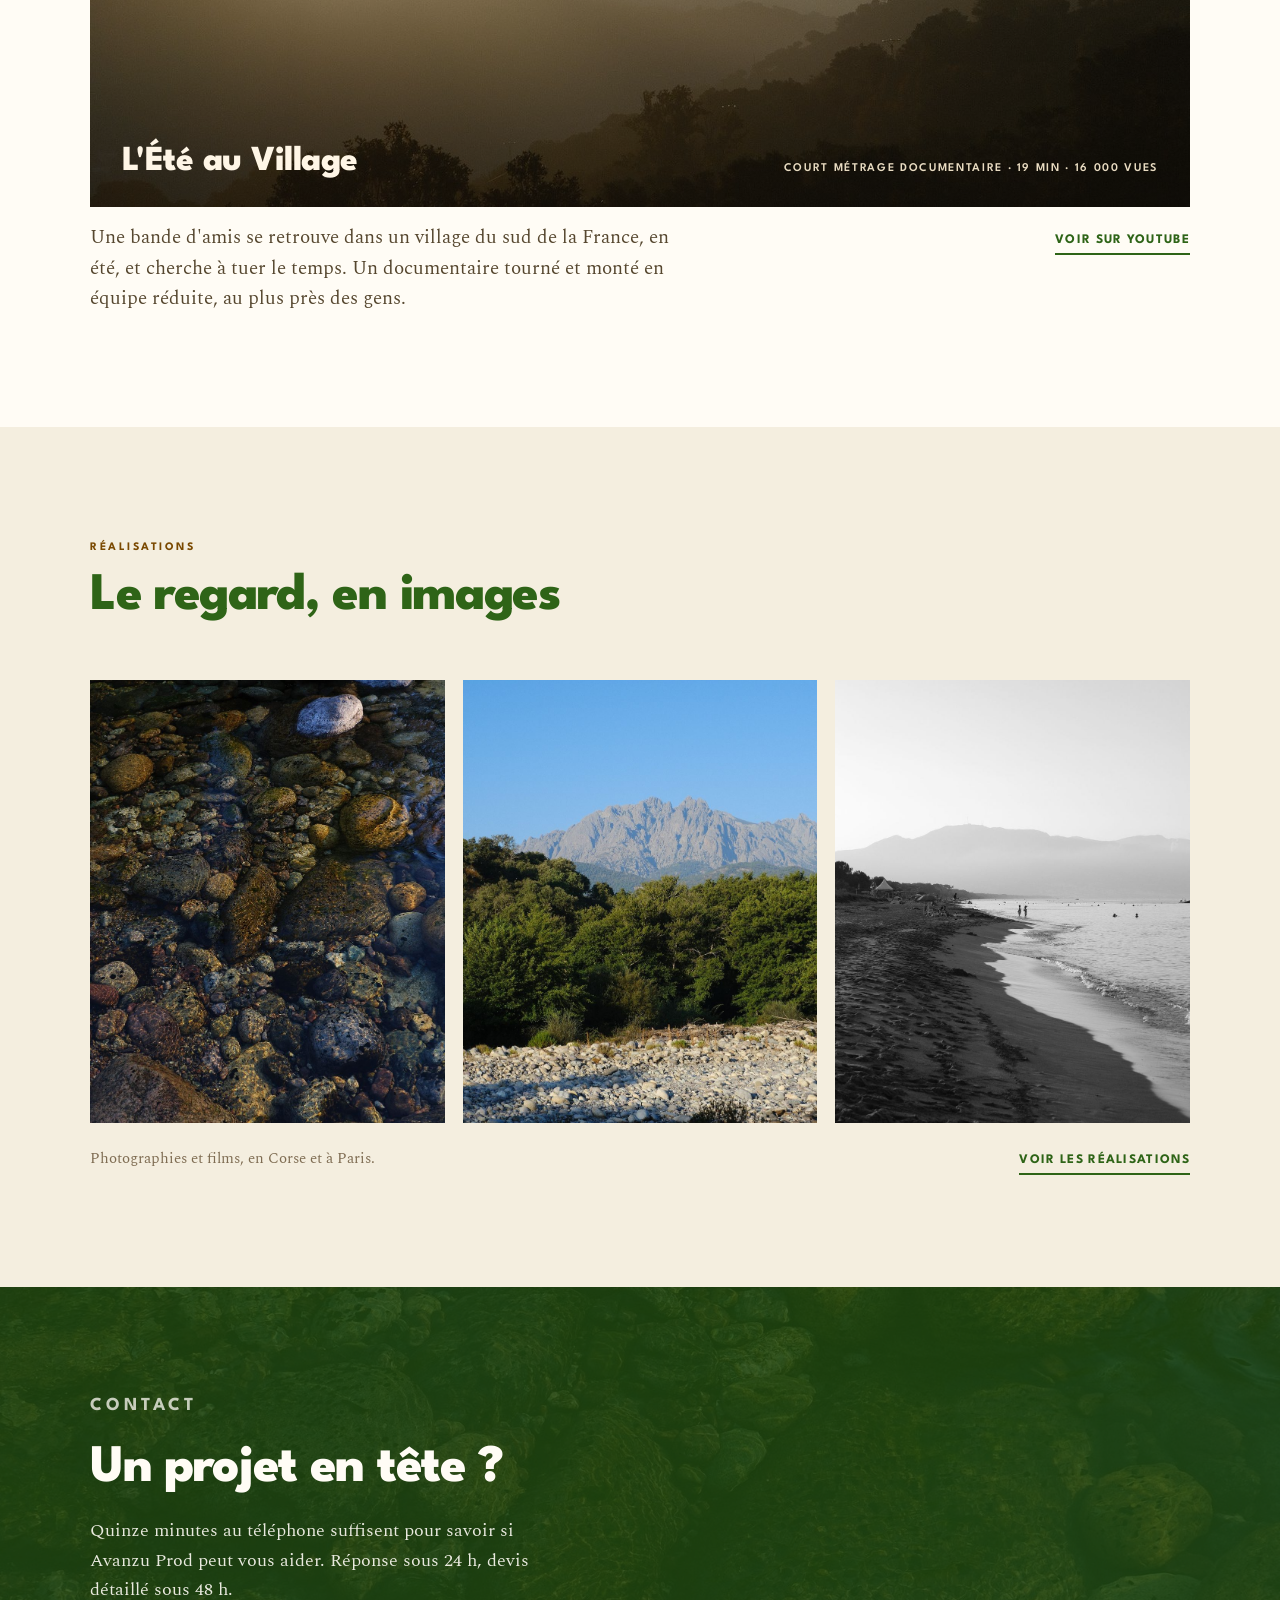
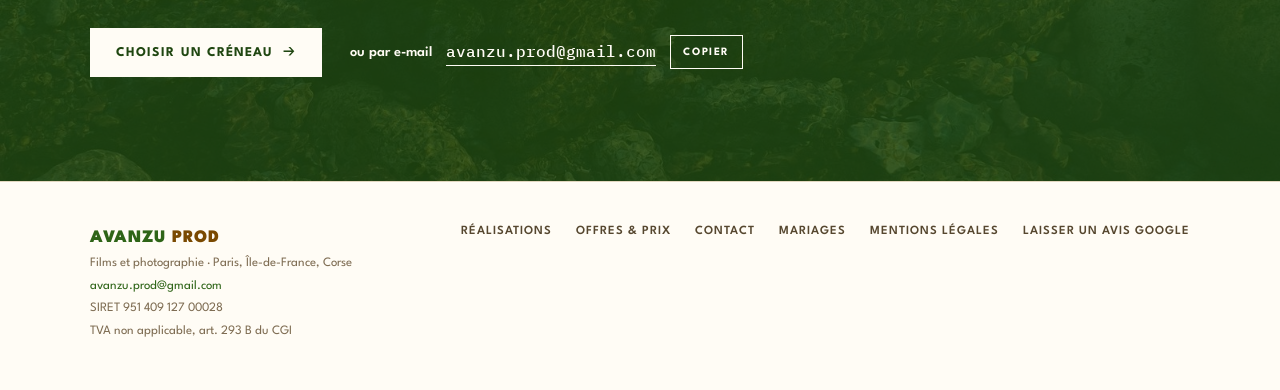
==== commit dd306091: "Lien vers la fiche Google et bouton Laisser un avis Co-Authored-By: Claude Opus 5.5 <noreply@anthrop" ====
--- a/index.html
+++ b/index.html
@@ -1,6 +1,9 @@
 <!doctype html>
 <html lang="fr">
 <head>
+<script type="application/ld+json">
+{"@context":"https://schema.org","@type":"ProfessionalService","name":"Avanzu Prod","url":"https://avanzuprod.fr/","image":"https://avanzuprod.fr/img/og-image.jpg","email":"avanzu.prod@gmail.com","description":"Montage vidéo, films courts et photographie pour les entreprises, les artisans, les commerces et les institutions, à Paris et en Île-de-France.","foundingDate":"2026-09-13","sameAs":["https://g.page/r/CUHLwOiYHUe9EBM"],"priceRange":"250 € – 1 290 €","address":{"@type":"PostalAddress","addressLocality":"Paris","postalCode":"75018","addressCountry":"FR"},"areaServed":[{"@type":"City","name":"Paris"},{"@type":"AdministrativeArea","name":"Île-de-France"}],"openingHoursSpecification":[{"@type":"OpeningHoursSpecification","dayOfWeek":["Monday","Tuesday","Wednesday","Thursday","Friday","Saturday","Sunday"],"opens":"09:00","closes":"22:00"}],"makesOffer":[{"@type":"Offer","name":"Film de marque","price":"1290","priceCurrency":"EUR","url":"https://avanzuprod.fr/offres.html#film"},{"@type":"Offer","name":"Montage vidéo (la journée)","price":"350","priceCurrency":"EUR","url":"https://avanzuprod.fr/offres.html#montage"},{"@type":"Offer","name":"Atelier d'initiation vidéo et podcast","price":"250","priceCurrency":"EUR","url":"https://avanzuprod.fr/offres.html#ateliers"},{"@type":"Offer","name":"Captation d'événement multicaméra (la journée)","price":"590","priceCurrency":"EUR","url":"https://avanzuprod.fr/offres.html"}]}
+</script>
 <meta charset="utf-8">
 <meta name="viewport" content="width=device-width,initial-scale=1,viewport-fit=cover">
 <title>Avanzu Prod — Films et photographie · Paris, Île-de-France, Corse</title>
@@ -151,6 +154,7 @@
       <a href="contact.html">Contact</a>
       <a href="mariages.html">Mariages</a>
       <a href="mentions-legales.html">Mentions légales</a>
+      <a href="https://g.page/r/CUHLwOiYHUe9EBM/review" target="_blank" rel="noopener">Laisser un avis Google</a>
     </nav>
   </div>
 </footer>
